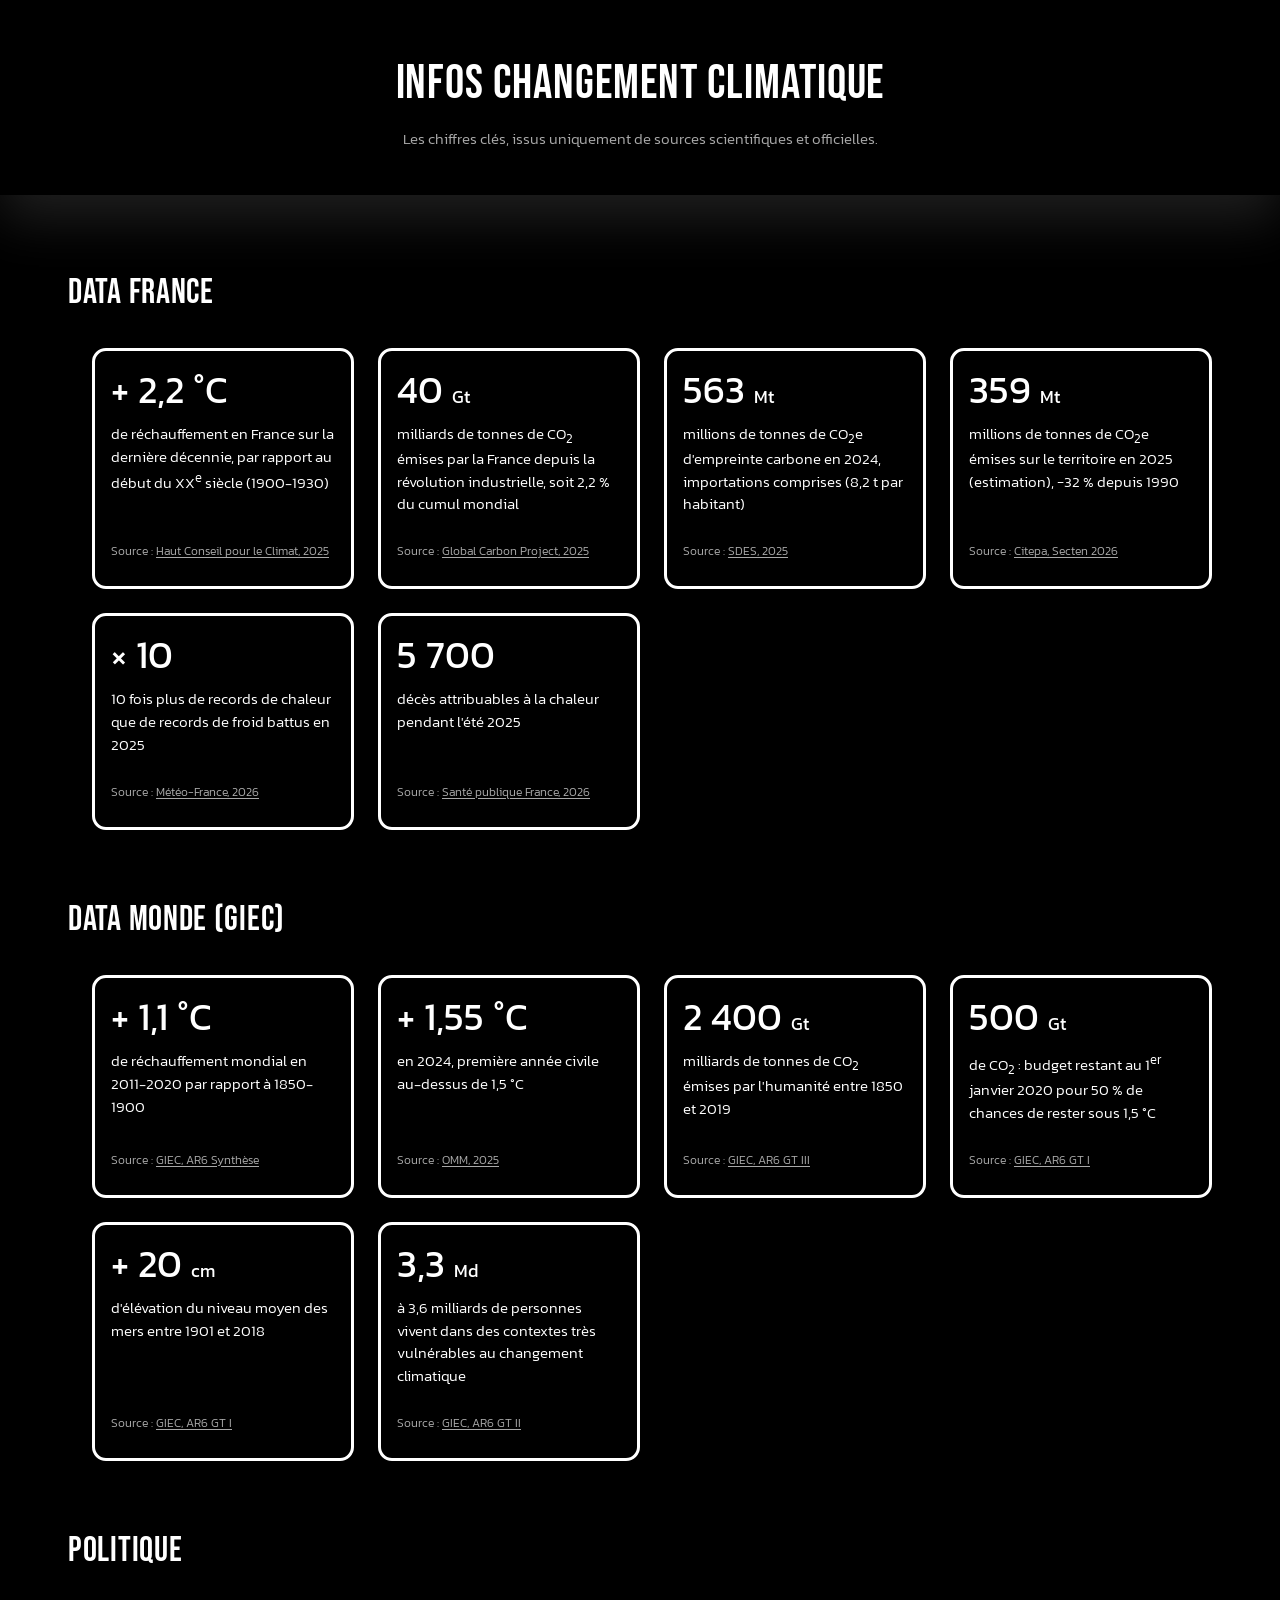
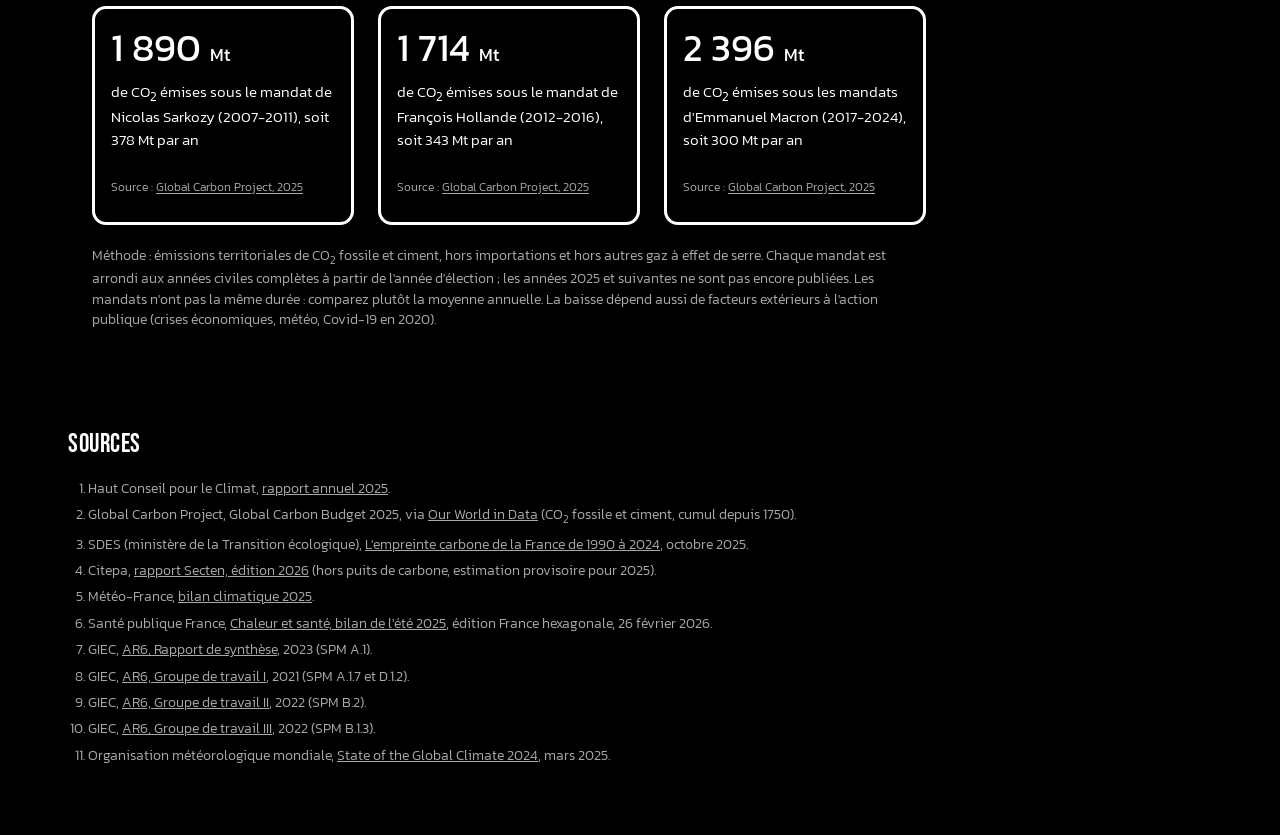
==== index.html @ af3f7b23 "Ajoute le OnePage des chiffres clés du changement climatique Co-Authored-By: Claude Opus 5.5 <norepl" ====
<!doctype html>
<html lang="fr">
<head>
  <meta charset="utf-8">
  <meta name="viewport" content="width=device-width, initial-scale=1">
  <title>Infos changement climatique</title>
  <meta name="description" content="Les chiffres clés du réchauffement climatique en France et dans le monde, issus du GIEC, de Météo-France, du Citepa, du SDES et de Santé publique France.">
  <link rel="preconnect" href="https://fonts.googleapis.com">
  <link rel="preconnect" href="https://fonts.gstatic.com" crossorigin>
  <link href="https://fonts.googleapis.com/css2?family=Bebas+Neue&family=Kanit:wght@300;400&display=swap" rel="stylesheet">
  <style>
    :root {
      --bg: #000;
      --fg: #fff;
      --muted: #a8a8a8;
      --border: #fff;
      --radius: 14px;
    }

    * { box-sizing: border-box; }

    body {
      margin: 0;
      background: var(--bg);
      color: var(--fg);
      font-family: "Kanit", system-ui, sans-serif;
      font-weight: 300;
      line-height: 1.5;
    }

    a { color: inherit; }

    header {
      position: relative;
      padding: 48px 16px 44px;
      text-align: center;
      background: var(--bg);
      box-shadow: 0 24px 50px rgba(255, 255, 255, 0.12);
    }

    h1, h2 {
      font-family: "Bebas Neue", Impact, sans-serif;
      font-weight: 400;
      letter-spacing: 0.02em;
      margin: 0;
    }

    h1 { font-size: clamp(2rem, 5vw, 3rem); }
    h2 { font-size: clamp(1.7rem, 3.5vw, 2.2rem); margin-bottom: 28px; }

    header p {
      margin: 8px auto 0;
      max-width: 640px;
      color: var(--muted);
      font-size: 0.95rem;
    }

    main {
      max-width: 1240px;
      margin: 0 auto;
      padding: 72px 48px 32px;
    }

    section { margin-bottom: 64px; }

    .cards {
      display: grid;
      grid-template-columns: repeat(auto-fill, minmax(min(100%, 210px), 1fr));
      gap: 24px;
      padding-left: 24px;
    }

    .card {
      display: flex;
      flex-direction: column;
      border: 3px solid var(--border);
      border-radius: var(--radius);
      padding: 18px 16px 14px;
    }

    .value {
      font-size: 2.4rem;
      font-weight: 400;
      line-height: 1.1;
      white-space: nowrap;
    }

    .value small { font-size: 1.1rem; }

    .label {
      margin: 12px 0 14px;
      font-size: 0.95rem;
      flex-grow: 1;
    }

    .source {
      font-size: 0.75rem;
      color: var(--muted);
    }

    .source a { text-underline-offset: 2px; }

    .note {
      padding-left: 24px;
      margin-top: 20px;
      font-size: 0.85rem;
      color: var(--muted);
      max-width: 820px;
    }

    footer {
      max-width: 1240px;
      margin: 0 auto;
      padding: 0 48px 56px;
      color: var(--muted);
      font-size: 0.85rem;
    }

    footer h2 { color: var(--fg); font-size: 1.6rem; margin-bottom: 12px; }
    footer ol { padding-left: 20px; }
    footer li { margin-bottom: 6px; }

    @media (max-width: 640px) {
      main { padding: 48px 16px 16px; }
      footer { padding: 0 16px 40px; }
      .cards { padding-left: 0; gap: 16px; }
      .note { padding-left: 0; }
    }
  </style>
</head>
<body>
  <header>
    <h1>Infos changement climatique</h1>
    <p>Les chiffres clés, issus uniquement de sources scientifiques et officielles.</p>
  </header>

  <main>
    <section aria-labelledby="france">
      <h2 id="france">Data France</h2>
      <div class="cards">
        <article class="card">
          <div class="value">+ 2,2 °C</div>
          <p class="label">de réchauffement en France sur la dernière décennie, par rapport au début du XX<sup>e</sup> siècle (1900-1930)</p>
          <p class="source">Source : <a href="#src-hcc">Haut Conseil pour le Climat, 2025</a></p>
        </article>
        <article class="card">
          <div class="value">40 <small>Gt</small></div>
          <p class="label">milliards de tonnes de CO<sub>2</sub> émises par la France depuis la révolution industrielle, soit 2,2 % du cumul mondial</p>
          <p class="source">Source : <a href="#src-gcp">Global Carbon Project, 2025</a></p>
        </article>
        <article class="card">
          <div class="value">563 <small>Mt</small></div>
          <p class="label">millions de tonnes de CO<sub>2</sub>e d'empreinte carbone en 2024, importations comprises (8,2 t par habitant)</p>
          <p class="source">Source : <a href="#src-sdes">SDES, 2025</a></p>
        </article>
        <article class="card">
          <div class="value">359 <small>Mt</small></div>
          <p class="label">millions de tonnes de CO<sub>2</sub>e émises sur le territoire en 2025 (estimation), −32 % depuis 1990</p>
          <p class="source">Source : <a href="#src-citepa">Citepa, Secten 2026</a></p>
        </article>
        <article class="card">
          <div class="value">× 10</div>
          <p class="label">10 fois plus de records de chaleur que de records de froid battus en 2025</p>
          <p class="source">Source : <a href="#src-mf">Météo-France, 2026</a></p>
        </article>
        <article class="card">
          <div class="value">5 700</div>
          <p class="label">décès attribuables à la chaleur pendant l'été 2025</p>
          <p class="source">Source : <a href="#src-spf">Santé publique France, 2026</a></p>
        </article>
      </div>
    </section>

    <section aria-labelledby="monde">
      <h2 id="monde">Data Monde (GIEC)</h2>
      <div class="cards">
        <article class="card">
          <div class="value">+ 1,1 °C</div>
          <p class="label">de réchauffement mondial en 2011-2020 par rapport à 1850-1900</p>
          <p class="source">Source : <a href="#src-giec-syr">GIEC, AR6 Synthèse</a></p>
        </article>
        <article class="card">
          <div class="value">+ 1,55 °C</div>
          <p class="label">en 2024, première année civile au-dessus de 1,5 °C</p>
          <p class="source">Source : <a href="#src-omm">OMM, 2025</a></p>
        </article>
        <article class="card">
          <div class="value">2 400 <small>Gt</small></div>
          <p class="label">milliards de tonnes de CO<sub>2</sub> émises par l'humanité entre 1850 et 2019</p>
          <p class="source">Source : <a href="#src-giec-wg3">GIEC, AR6 GT III</a></p>
        </article>
        <article class="card">
          <div class="value">500 <small>Gt</small></div>
          <p class="label">de CO<sub>2</sub> : budget restant au 1<sup>er</sup> janvier 2020 pour 50 % de chances de rester sous 1,5 °C</p>
          <p class="source">Source : <a href="#src-giec-wg1">GIEC, AR6 GT I</a></p>
        </article>
        <article class="card">
          <div class="value">+ 20 <small>cm</small></div>
          <p class="label">d'élévation du niveau moyen des mers entre 1901 et 2018</p>
          <p class="source">Source : <a href="#src-giec-wg1">GIEC, AR6 GT I</a></p>
        </article>
        <article class="card">
          <div class="value">3,3 <small>Md</small></div>
          <p class="label">à 3,6 milliards de personnes vivent dans des contextes très vulnérables au changement climatique</p>
          <p class="source">Source : <a href="#src-giec-wg2">GIEC, AR6 GT II</a></p>
        </article>
      </div>
    </section>

    <section aria-labelledby="politique">
      <h2 id="politique">Politique</h2>
      <div class="cards">
        <article class="card">
          <div class="value">1 890 <small>Mt</small></div>
          <p class="label">de CO<sub>2</sub> émises sous le mandat de Nicolas Sarkozy (2007-2011), soit 378 Mt par an</p>
          <p class="source">Source : <a href="#src-gcp">Global Carbon Project, 2025</a></p>
        </article>
        <article class="card">
          <div class="value">1 714 <small>Mt</small></div>
          <p class="label">de CO<sub>2</sub> émises sous le mandat de François Hollande (2012-2016), soit 343 Mt par an</p>
          <p class="source">Source : <a href="#src-gcp">Global Carbon Project, 2025</a></p>
        </article>
        <article class="card">
          <div class="value">2 396 <small>Mt</small></div>
          <p class="label">de CO<sub>2</sub> émises sous les mandats d'Emmanuel Macron (2017-2024), soit 300 Mt par an</p>
          <p class="source">Source : <a href="#src-gcp">Global Carbon Project, 2025</a></p>
        </article>
      </div>
      <p class="note">Méthode : émissions territoriales de CO<sub>2</sub> fossile et ciment, hors importations et hors autres gaz à effet de serre. Chaque mandat est arrondi aux années civiles complètes à partir de l'année d'élection ; les années 2025 et suivantes ne sont pas encore publiées. Les mandats n'ont pas la même durée : comparez plutôt la moyenne annuelle. La baisse dépend aussi de facteurs extérieurs à l'action publique (crises économiques, météo, Covid-19 en 2020).</p>
    </section>
  </main>

  <footer>
    <h2>Sources</h2>
    <ol>
      <li id="src-hcc">Haut Conseil pour le Climat, <a href="https://www.hautconseilclimat.fr/publications/">rapport annuel 2025</a>.</li>
      <li id="src-gcp">Global Carbon Project, Global Carbon Budget 2025, via <a href="https://github.com/owid/co2-data">Our World in Data</a> (CO<sub>2</sub> fossile et ciment, cumul depuis 1750).</li>
      <li id="src-sdes">SDES (ministère de la Transition écologique), <a href="https://www.statistiques.developpement-durable.gouv.fr/lempreinte-carbone-de-la-france-de-1990-2024">L'empreinte carbone de la France de 1990 à 2024</a>, octobre 2025.</li>
      <li id="src-citepa">Citepa, <a href="https://www.citepa.org/le-rapport-secten-edition-2026-est-en-ligne/">rapport Secten, édition 2026</a> (hors puits de carbone, estimation provisoire pour 2025).</li>
      <li id="src-mf">Météo-France, <a href="https://meteofrance.fr/sites/meteofrance.fr/files/files/editorial/bilan_climatique_2025-V3.4-web.pdf">bilan climatique 2025</a>.</li>
      <li id="src-spf">Santé publique France, <a href="https://www.santepubliquefrance.fr/sites/default/files/rdd/document/bullnat_chaleur_bilan_2025.pdf">Chaleur et santé, bilan de l'été 2025</a>, édition France hexagonale, 26 février 2026.</li>
      <li id="src-giec-syr">GIEC, <a href="https://www.ipcc.ch/report/ar6/syr/">AR6, Rapport de synthèse</a>, 2023 (SPM A.1).</li>
      <li id="src-giec-wg1">GIEC, <a href="https://www.ipcc.ch/report/ar6/wg1/">AR6, Groupe de travail I</a>, 2021 (SPM A.1.7 et D.1.2).</li>
      <li id="src-giec-wg2">GIEC, <a href="https://www.ipcc.ch/report/ar6/wg2/">AR6, Groupe de travail II</a>, 2022 (SPM B.2).</li>
      <li id="src-giec-wg3">GIEC, <a href="https://www.ipcc.ch/report/ar6/wg3/">AR6, Groupe de travail III</a>, 2022 (SPM B.1.3).</li>
      <li id="src-omm">Organisation météorologique mondiale, <a href="https://wmo.int/publication-series/state-of-global-climate-2024">State of the Global Climate 2024</a>, mars 2025.</li>
    </ol>
  </footer>
</body>
</html>
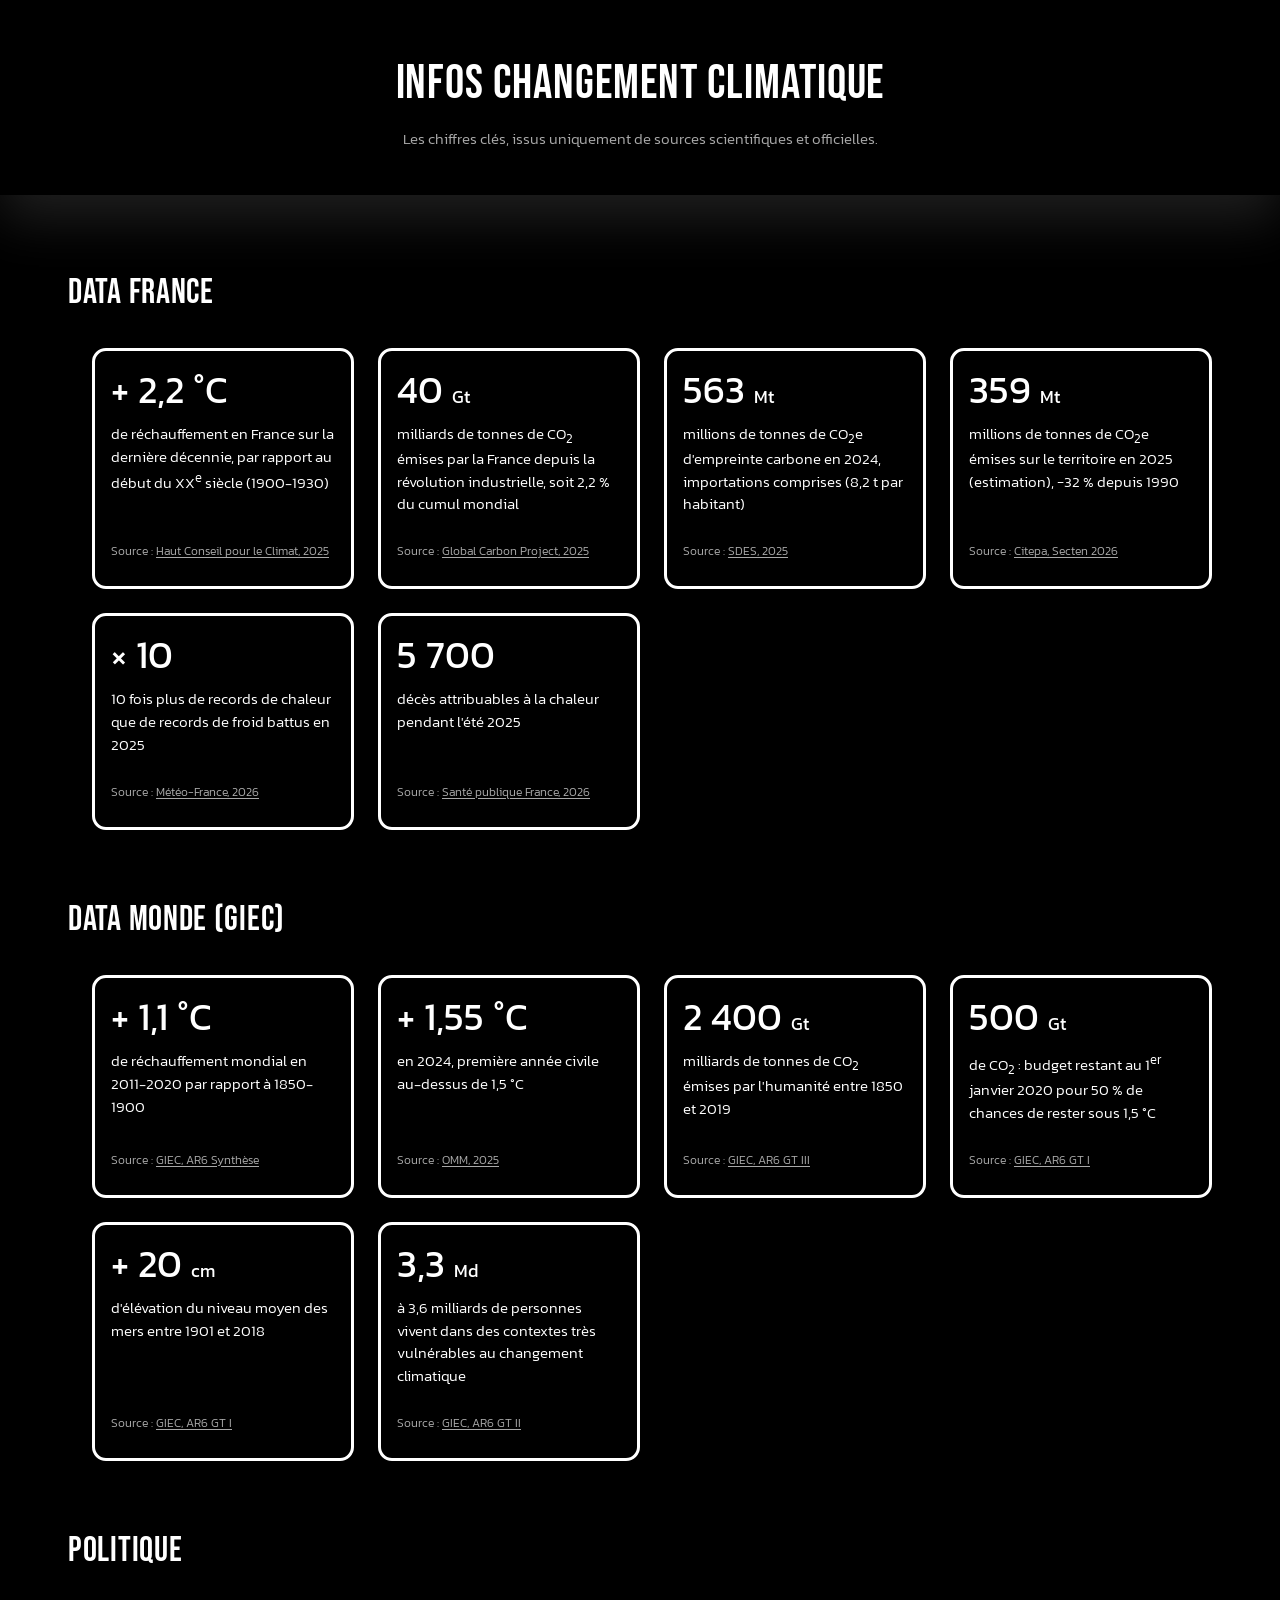
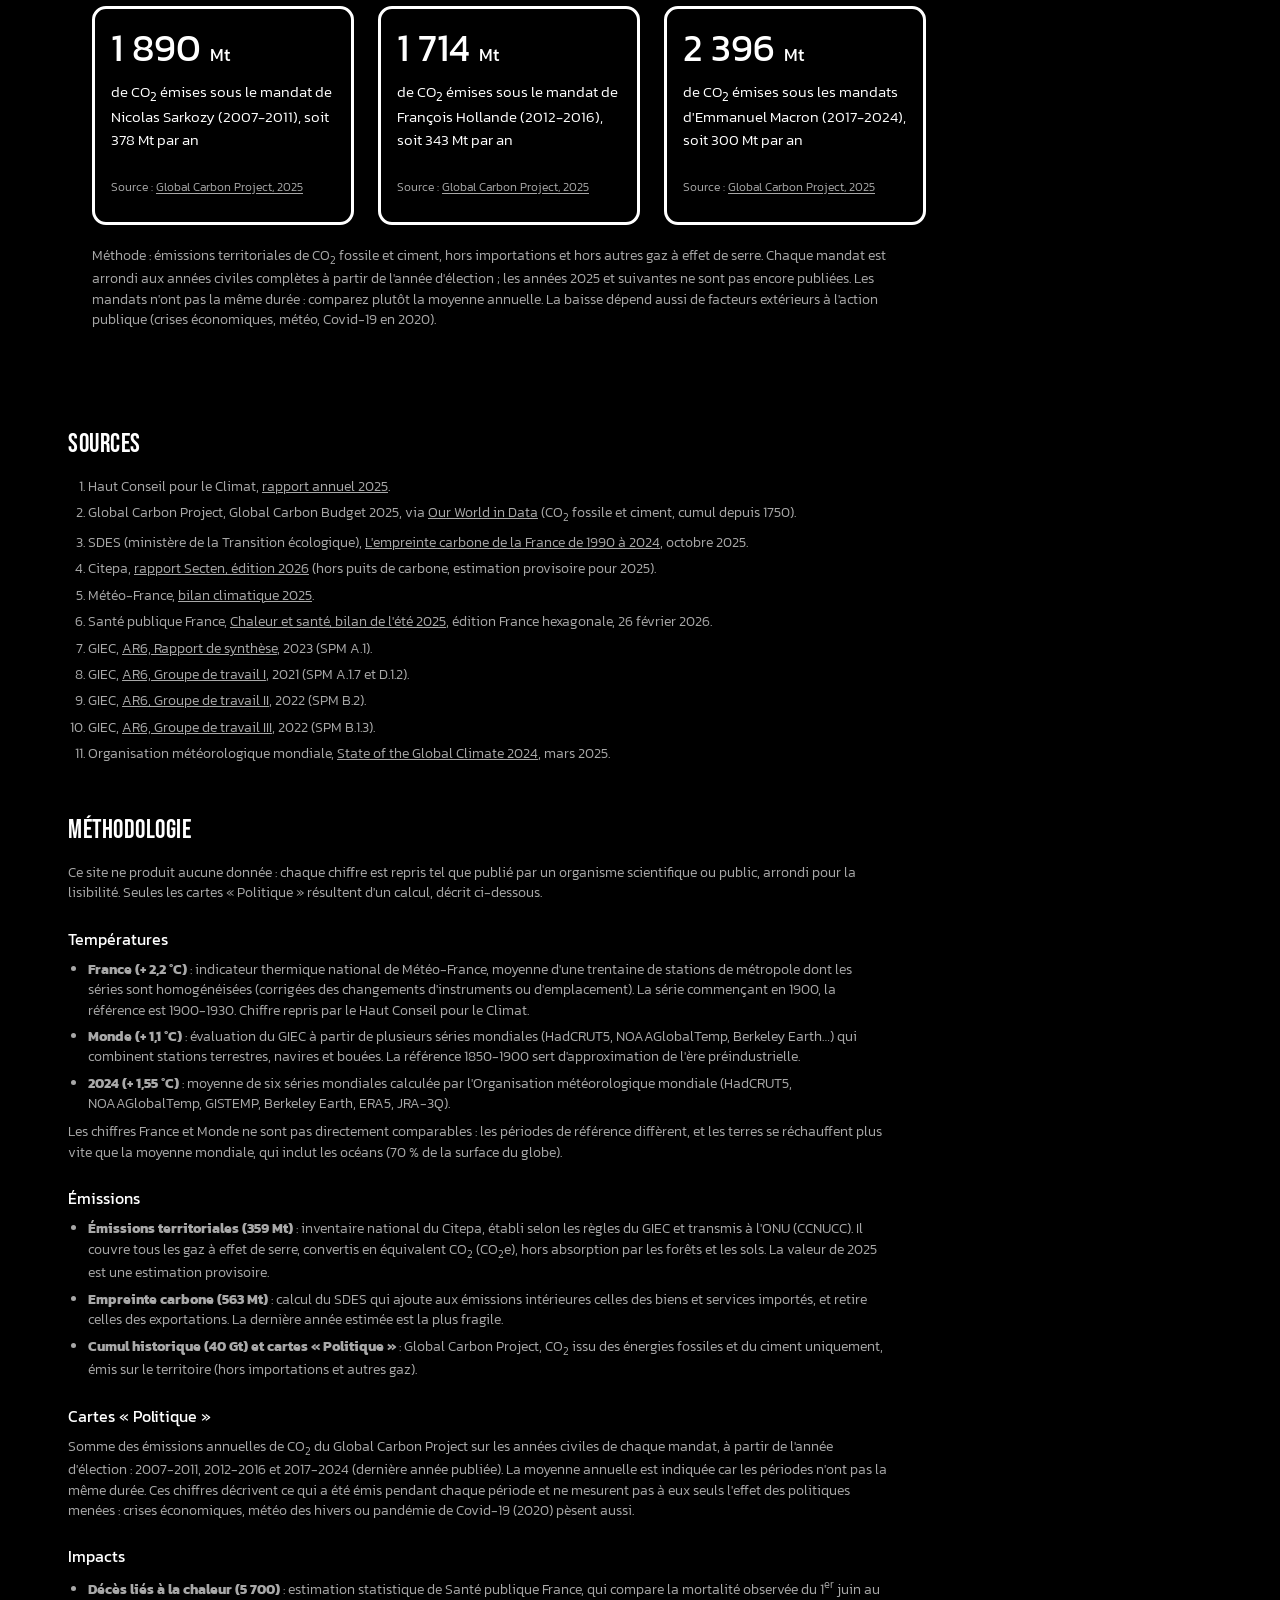
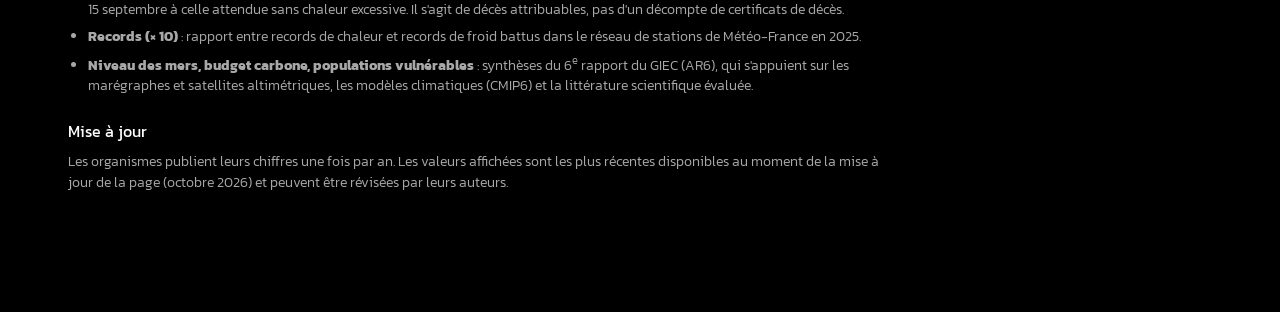
==== commit 1734a26f: "Ajoute une section Méthodologie en bas de page Co-Authored-By: Claude Opus 5.5 <noreply@anthropic.co" ====
--- a/index.html
+++ b/index.html
@@ -119,6 +119,17 @@
     footer h2 { color: var(--fg); font-size: 1.6rem; margin-bottom: 12px; }
     footer ol { padding-left: 20px; }
     footer li { margin-bottom: 6px; }
+    footer h2 + ol, footer h2 + p { margin-top: 0; }
+    .methodo { margin-top: 48px; }
+    .methodo h3 {
+      font-family: "Kanit", system-ui, sans-serif;
+      font-weight: 400;
+      font-size: 1rem;
+      color: var(--fg);
+      margin: 24px 0 8px;
+    }
+    .methodo p, .methodo ul { margin: 0 0 8px; max-width: 820px; }
+    .methodo ul { padding-left: 20px; }
 
     @media (max-width: 640px) {
       main { padding: 48px 16px 16px; }
@@ -245,6 +256,39 @@
       <li id="src-giec-wg3">GIEC, <a href="https://www.ipcc.ch/report/ar6/wg3/">AR6, Groupe de travail III</a>, 2022 (SPM B.1.3).</li>
       <li id="src-omm">Organisation météorologique mondiale, <a href="https://wmo.int/publication-series/state-of-global-climate-2024">State of the Global Climate 2024</a>, mars 2025.</li>
     </ol>
+
+    <section class="methodo" aria-labelledby="methodologie">
+      <h2 id="methodologie">Méthodologie</h2>
+      <p>Ce site ne produit aucune donnée : chaque chiffre est repris tel que publié par un organisme scientifique ou public, arrondi pour la lisibilité. Seules les cartes « Politique » résultent d'un calcul, décrit ci-dessous.</p>
+
+      <h3>Températures</h3>
+      <ul>
+        <li><strong>France (+ 2,2 °C)</strong> : indicateur thermique national de Météo-France, moyenne d'une trentaine de stations de métropole dont les séries sont homogénéisées (corrigées des changements d'instruments ou d'emplacement). La série commençant en 1900, la référence est 1900-1930. Chiffre repris par le Haut Conseil pour le Climat.</li>
+        <li><strong>Monde (+ 1,1 °C)</strong> : évaluation du GIEC à partir de plusieurs séries mondiales (HadCRUT5, NOAAGlobalTemp, Berkeley Earth…) qui combinent stations terrestres, navires et bouées. La référence 1850-1900 sert d'approximation de l'ère préindustrielle.</li>
+        <li><strong>2024 (+ 1,55 °C)</strong> : moyenne de six séries mondiales calculée par l'Organisation météorologique mondiale (HadCRUT5, NOAAGlobalTemp, GISTEMP, Berkeley Earth, ERA5, JRA-3Q).</li>
+      </ul>
+      <p>Les chiffres France et Monde ne sont pas directement comparables : les périodes de référence diffèrent, et les terres se réchauffent plus vite que la moyenne mondiale, qui inclut les océans (70 % de la surface du globe).</p>
+
+      <h3>Émissions</h3>
+      <ul>
+        <li><strong>Émissions territoriales (359 Mt)</strong> : inventaire national du Citepa, établi selon les règles du GIEC et transmis à l'ONU (CCNUCC). Il couvre tous les gaz à effet de serre, convertis en équivalent CO<sub>2</sub> (CO<sub>2</sub>e), hors absorption par les forêts et les sols. La valeur de 2025 est une estimation provisoire.</li>
+        <li><strong>Empreinte carbone (563 Mt)</strong> : calcul du SDES qui ajoute aux émissions intérieures celles des biens et services importés, et retire celles des exportations. La dernière année estimée est la plus fragile.</li>
+        <li><strong>Cumul historique (40 Gt) et cartes « Politique »</strong> : Global Carbon Project, CO<sub>2</sub> issu des énergies fossiles et du ciment uniquement, émis sur le territoire (hors importations et autres gaz).</li>
+      </ul>
+
+      <h3>Cartes « Politique »</h3>
+      <p>Somme des émissions annuelles de CO<sub>2</sub> du Global Carbon Project sur les années civiles de chaque mandat, à partir de l'année d'élection : 2007-2011, 2012-2016 et 2017-2024 (dernière année publiée). La moyenne annuelle est indiquée car les périodes n'ont pas la même durée. Ces chiffres décrivent ce qui a été émis pendant chaque période et ne mesurent pas à eux seuls l'effet des politiques menées : crises économiques, météo des hivers ou pandémie de Covid-19 (2020) pèsent aussi.</p>
+
+      <h3>Impacts</h3>
+      <ul>
+        <li><strong>Décès liés à la chaleur (5 700)</strong> : estimation statistique de Santé publique France, qui compare la mortalité observée du 1<sup>er</sup> juin au 15 septembre à celle attendue sans chaleur excessive. Il s'agit de décès attribuables, pas d'un décompte de certificats de décès.</li>
+        <li><strong>Records (× 10)</strong> : rapport entre records de chaleur et records de froid battus dans le réseau de stations de Météo-France en 2025.</li>
+        <li><strong>Niveau des mers, budget carbone, populations vulnérables</strong> : synthèses du 6<sup>e</sup> rapport du GIEC (AR6), qui s'appuient sur les marégraphes et satellites altimétriques, les modèles climatiques (CMIP6) et la littérature scientifique évaluée.</li>
+      </ul>
+
+      <h3>Mise à jour</h3>
+      <p>Les organismes publient leurs chiffres une fois par an. Les valeurs affichées sont les plus récentes disponibles au moment de la mise à jour de la page (octobre 2026) et peuvent être révisées par leurs auteurs.</p>
+    </section>
   </footer>
 </body>
 </html>
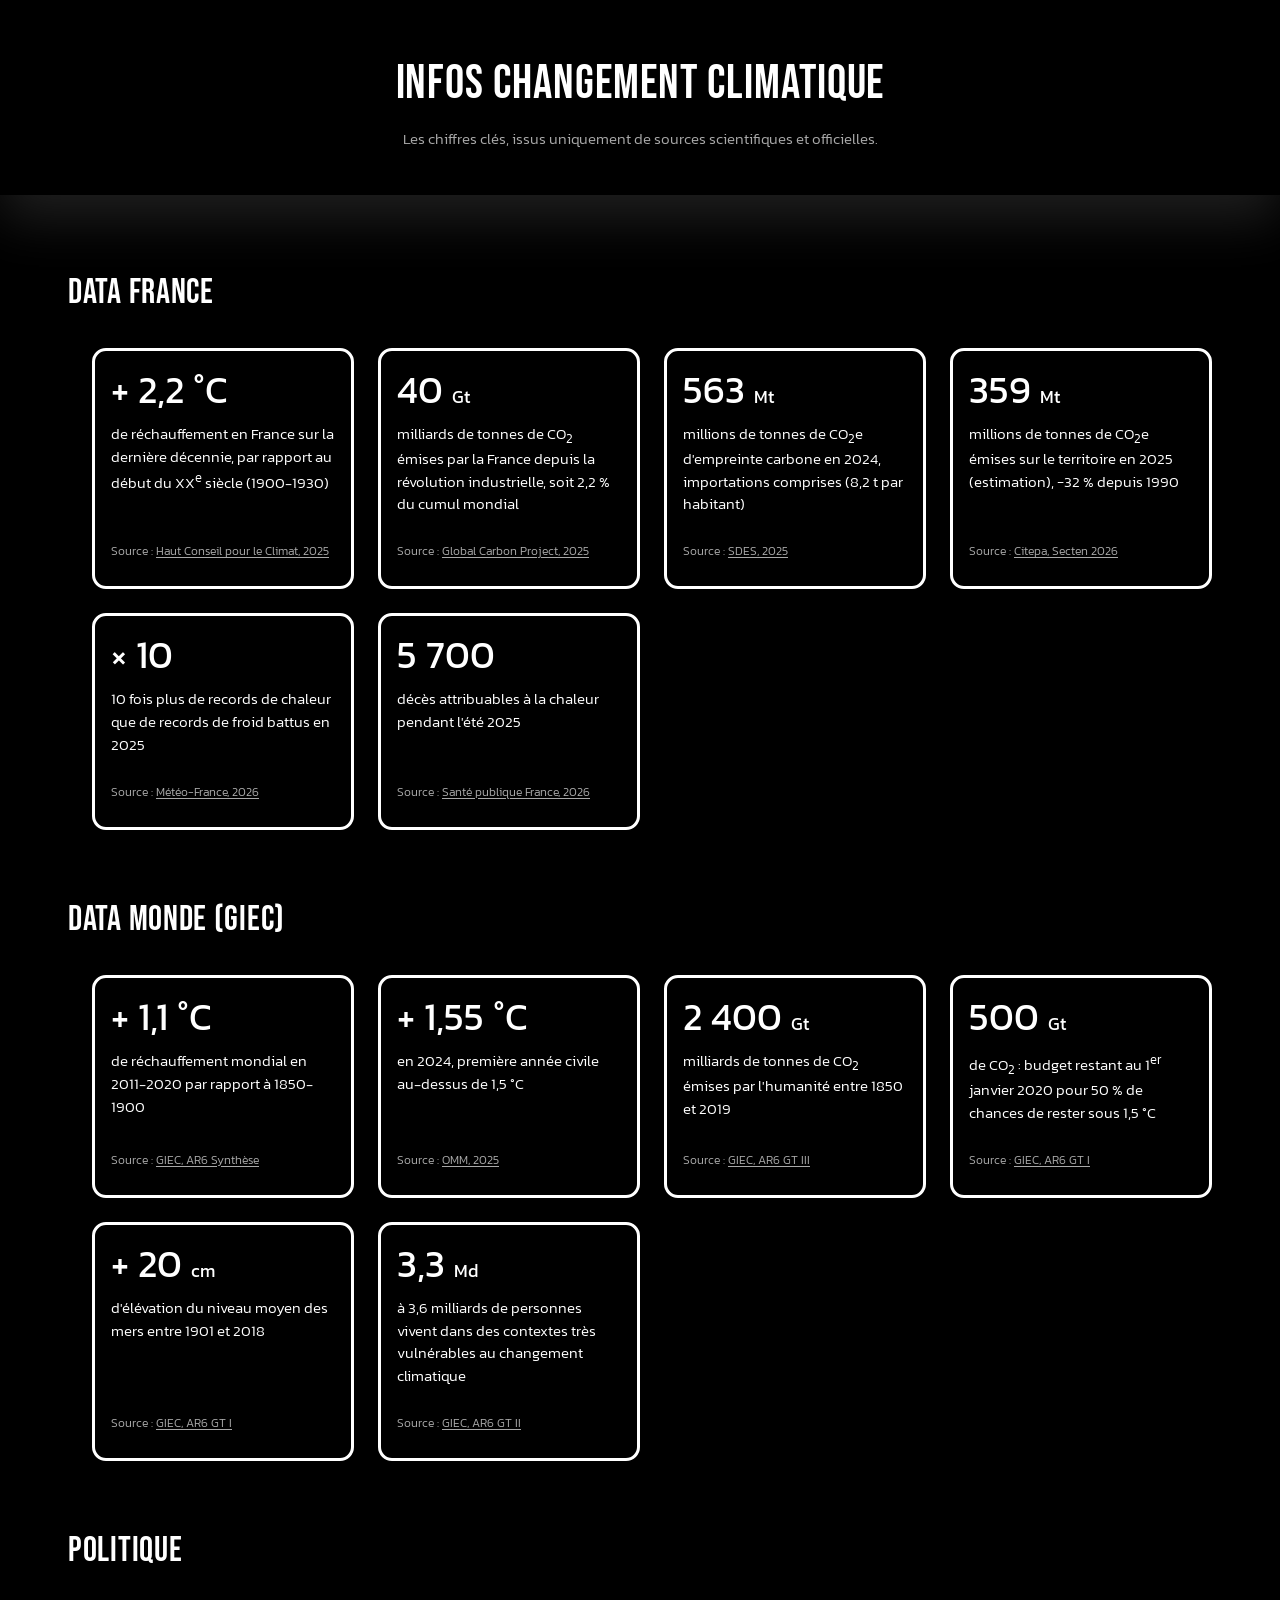
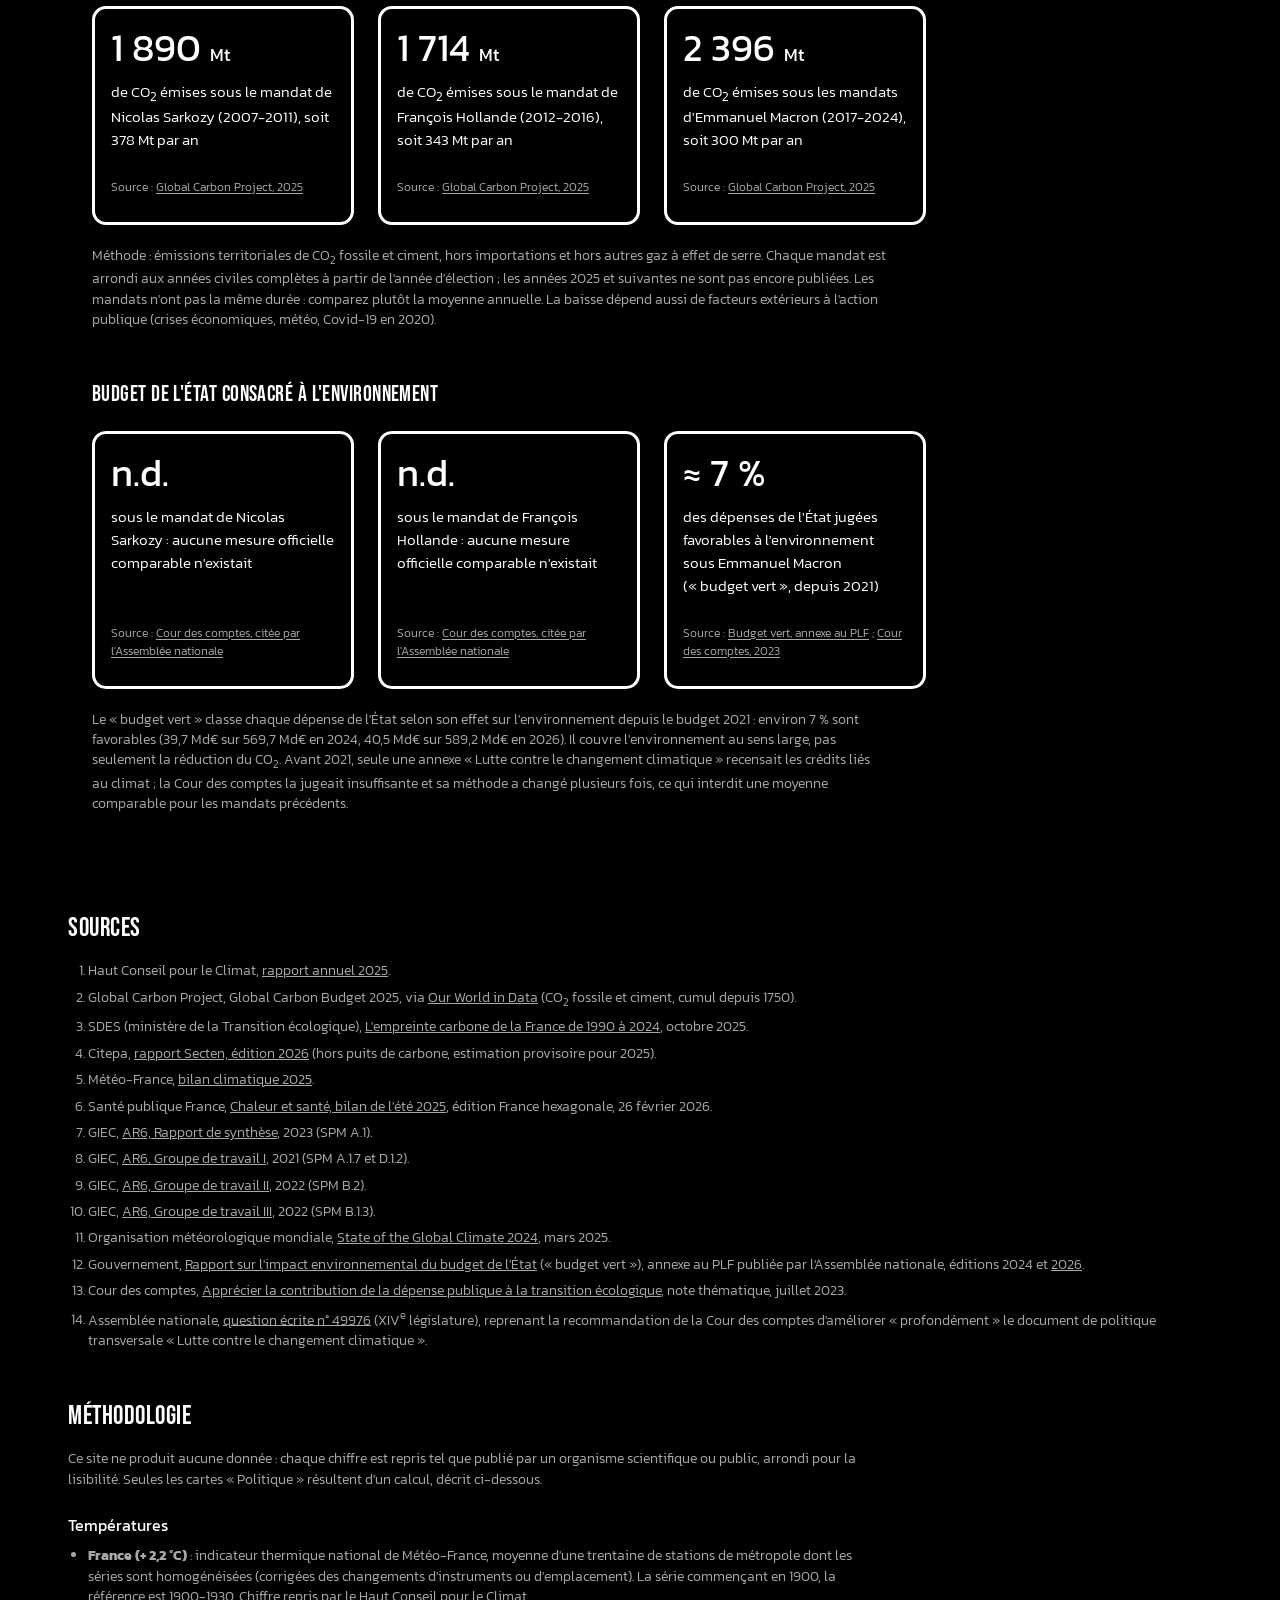
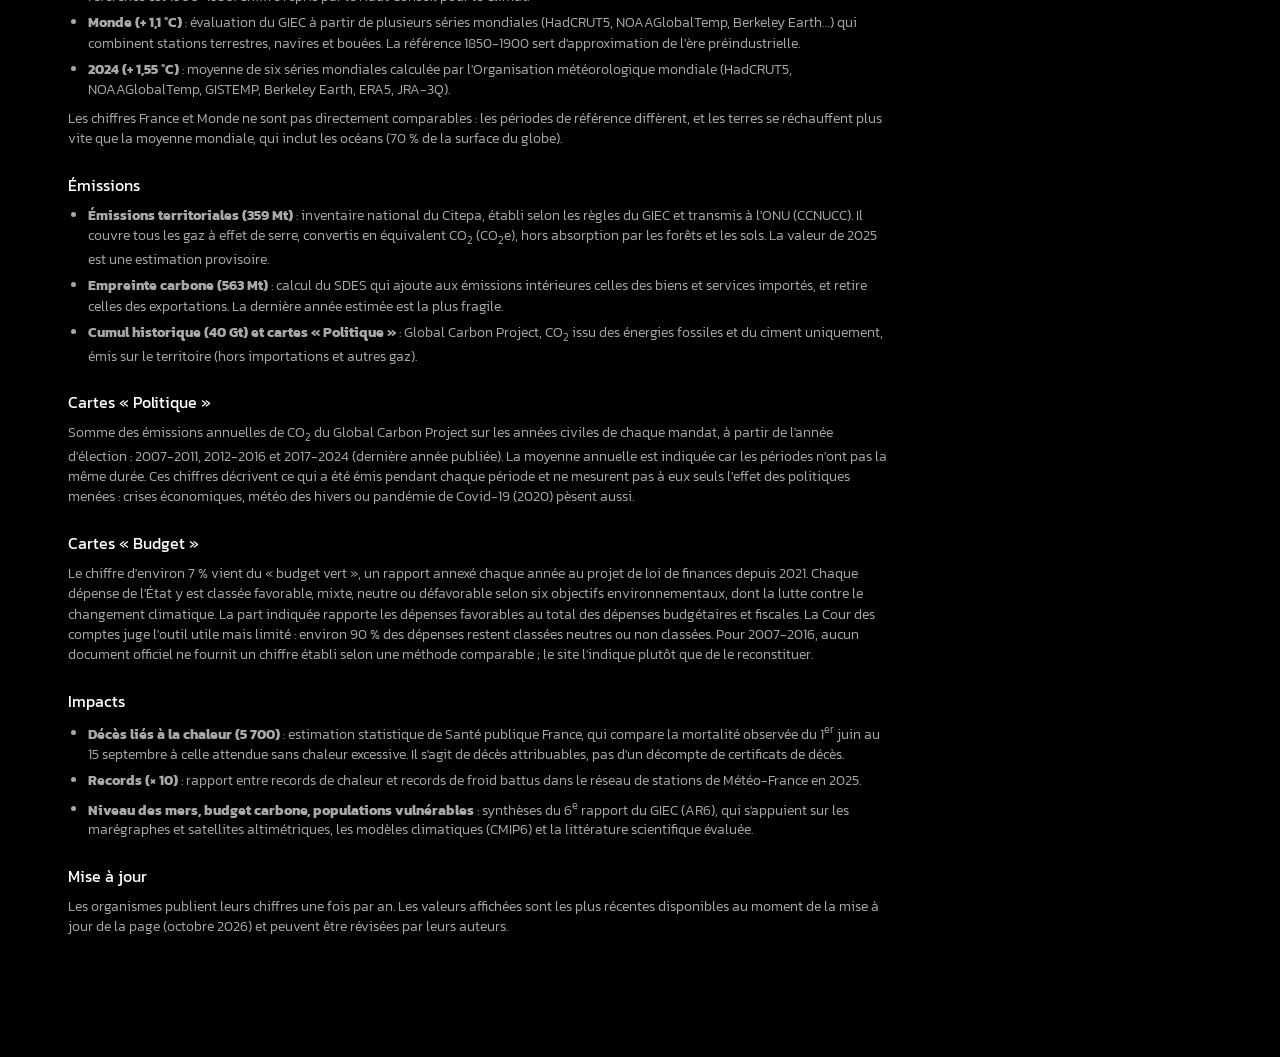
==== commit ab376668: "Ajoute les cartes Budget dans la section Politique Co-Authored-By: Claude Opus 5.5 <noreply@anthropi" ====
--- a/index.html
+++ b/index.html
@@ -100,6 +100,14 @@
 
     .source a { text-underline-offset: 2px; }
 
+    .subhead {
+      font-family: "Bebas Neue", Impact, sans-serif;
+      font-weight: 400;
+      font-size: 1.4rem;
+      letter-spacing: 0.02em;
+      margin: 48px 0 20px 24px;
+    }
+
     .note {
       padding-left: 24px;
       margin-top: 20px;
@@ -136,6 +144,7 @@
       footer { padding: 0 16px 40px; }
       .cards { padding-left: 0; gap: 16px; }
       .note { padding-left: 0; }
+      .subhead { margin-left: 0; }
     }
   </style>
 </head>
@@ -238,7 +247,26 @@
         </article>
       </div>
       <p class="note">Méthode : émissions territoriales de CO<sub>2</sub> fossile et ciment, hors importations et hors autres gaz à effet de serre. Chaque mandat est arrondi aux années civiles complètes à partir de l'année d'élection ; les années 2025 et suivantes ne sont pas encore publiées. Les mandats n'ont pas la même durée : comparez plutôt la moyenne annuelle. La baisse dépend aussi de facteurs extérieurs à l'action publique (crises économiques, météo, Covid-19 en 2020).</p>
-    </section>
+
+      <h3 class="subhead">Budget de l'État consacré à l'environnement</h3>
+      <div class="cards">
+        <article class="card">
+          <div class="value">n.d.</div>
+          <p class="label">sous le mandat de Nicolas Sarkozy : aucune mesure officielle comparable n'existait</p>
+          <p class="source">Source : <a href="#src-ccomptes-dpt">Cour des comptes, citée par l'Assemblée nationale</a></p>
+        </article>
+        <article class="card">
+          <div class="value">n.d.</div>
+          <p class="label">sous le mandat de François Hollande : aucune mesure officielle comparable n'existait</p>
+          <p class="source">Source : <a href="#src-ccomptes-dpt">Cour des comptes, citée par l'Assemblée nationale</a></p>
+        </article>
+        <article class="card">
+          <div class="value">≈ 7 %</div>
+          <p class="label">des dépenses de l'État jugées favorables à l'environnement sous Emmanuel Macron («&nbsp;budget vert&nbsp;», depuis 2021)</p>
+          <p class="source">Source : <a href="#src-budget-vert">Budget vert, annexe au PLF</a> ; <a href="#src-ccomptes-bv">Cour des comptes, 2023</a></p>
+        </article>
+      </div>
+      <p class="note">Le « budget vert » classe chaque dépense de l'État selon son effet sur l'environnement depuis le budget 2021 : environ 7 % sont favorables (39,7 Md€ sur 569,7 Md€ en 2024, 40,5 Md€ sur 589,2 Md€ en 2026). Il couvre l'environnement au sens large, pas seulement la réduction du CO<sub>2</sub>. Avant 2021, seule une annexe « Lutte contre le changement climatique » recensait les crédits liés au climat ; la Cour des comptes la jugeait insuffisante et sa méthode a changé plusieurs fois, ce qui interdit une moyenne comparable pour les mandats précédents.</p>    </section>
   </main>
 
   <footer>
@@ -255,6 +283,9 @@
       <li id="src-giec-wg2">GIEC, <a href="https://www.ipcc.ch/report/ar6/wg2/">AR6, Groupe de travail II</a>, 2022 (SPM B.2).</li>
       <li id="src-giec-wg3">GIEC, <a href="https://www.ipcc.ch/report/ar6/wg3/">AR6, Groupe de travail III</a>, 2022 (SPM B.1.3).</li>
       <li id="src-omm">Organisation météorologique mondiale, <a href="https://wmo.int/publication-series/state-of-global-climate-2024">State of the Global Climate 2024</a>, mars 2025.</li>
+      <li id="src-budget-vert">Gouvernement, <a href="https://www.assemblee-nationale.fr/dyn/media/travail-parlementaire/xvi/budget-et-securite-sociale/plf-2024-documents-budgetaires-annexes/rapport-sur-l-impact-environnemental-du-budget-de-l-etat">Rapport sur l'impact environnemental du budget de l'État</a> (« budget vert »), annexe au PLF publiée par l'Assemblée nationale, éditions 2024 et <a href="https://www.assemblee-nationale.fr/dyn/dyn/contenu/visualisation/1089981/file/4-BV_PLF%202026%20VF2-1.pdf">2026</a>.</li>
+      <li id="src-ccomptes-bv">Cour des comptes, <a href="https://www.ccomptes.fr/system/files/2023-07/20230707-note-thematique-Apprecier-contribution-depense-publique-a-transition-ecologique.pdf">Apprécier la contribution de la dépense publique à la transition écologique</a>, note thématique, juillet 2023.</li>
+      <li id="src-ccomptes-dpt">Assemblée nationale, <a href="https://questions.assemblee-nationale.fr/q14/14-49976QE.htm">question écrite n° 49976</a> (XIV<sup>e</sup> législature), reprenant la recommandation de la Cour des comptes d'améliorer « profondément » le document de politique transversale « Lutte contre le changement climatique ».</li>
     </ol>
 
     <section class="methodo" aria-labelledby="methodologie">
@@ -279,6 +310,9 @@
       <h3>Cartes « Politique »</h3>
       <p>Somme des émissions annuelles de CO<sub>2</sub> du Global Carbon Project sur les années civiles de chaque mandat, à partir de l'année d'élection : 2007-2011, 2012-2016 et 2017-2024 (dernière année publiée). La moyenne annuelle est indiquée car les périodes n'ont pas la même durée. Ces chiffres décrivent ce qui a été émis pendant chaque période et ne mesurent pas à eux seuls l'effet des politiques menées : crises économiques, météo des hivers ou pandémie de Covid-19 (2020) pèsent aussi.</p>
 
+      <h3>Cartes « Budget »</h3>
+      <p>Le chiffre d'environ 7 % vient du « budget vert », un rapport annexé chaque année au projet de loi de finances depuis 2021. Chaque dépense de l'État y est classée favorable, mixte, neutre ou défavorable selon six objectifs environnementaux, dont la lutte contre le changement climatique. La part indiquée rapporte les dépenses favorables au total des dépenses budgétaires et fiscales. La Cour des comptes juge l'outil utile mais limité : environ 90 % des dépenses restent classées neutres ou non classées. Pour 2007-2016, aucun document officiel ne fournit un chiffre établi selon une méthode comparable ; le site l'indique plutôt que de le reconstituer.</p>
+
       <h3>Impacts</h3>
       <ul>
         <li><strong>Décès liés à la chaleur (5 700)</strong> : estimation statistique de Santé publique France, qui compare la mortalité observée du 1<sup>er</sup> juin au 15 septembre à celle attendue sans chaleur excessive. Il s'agit de décès attribuables, pas d'un décompte de certificats de décès.</li>
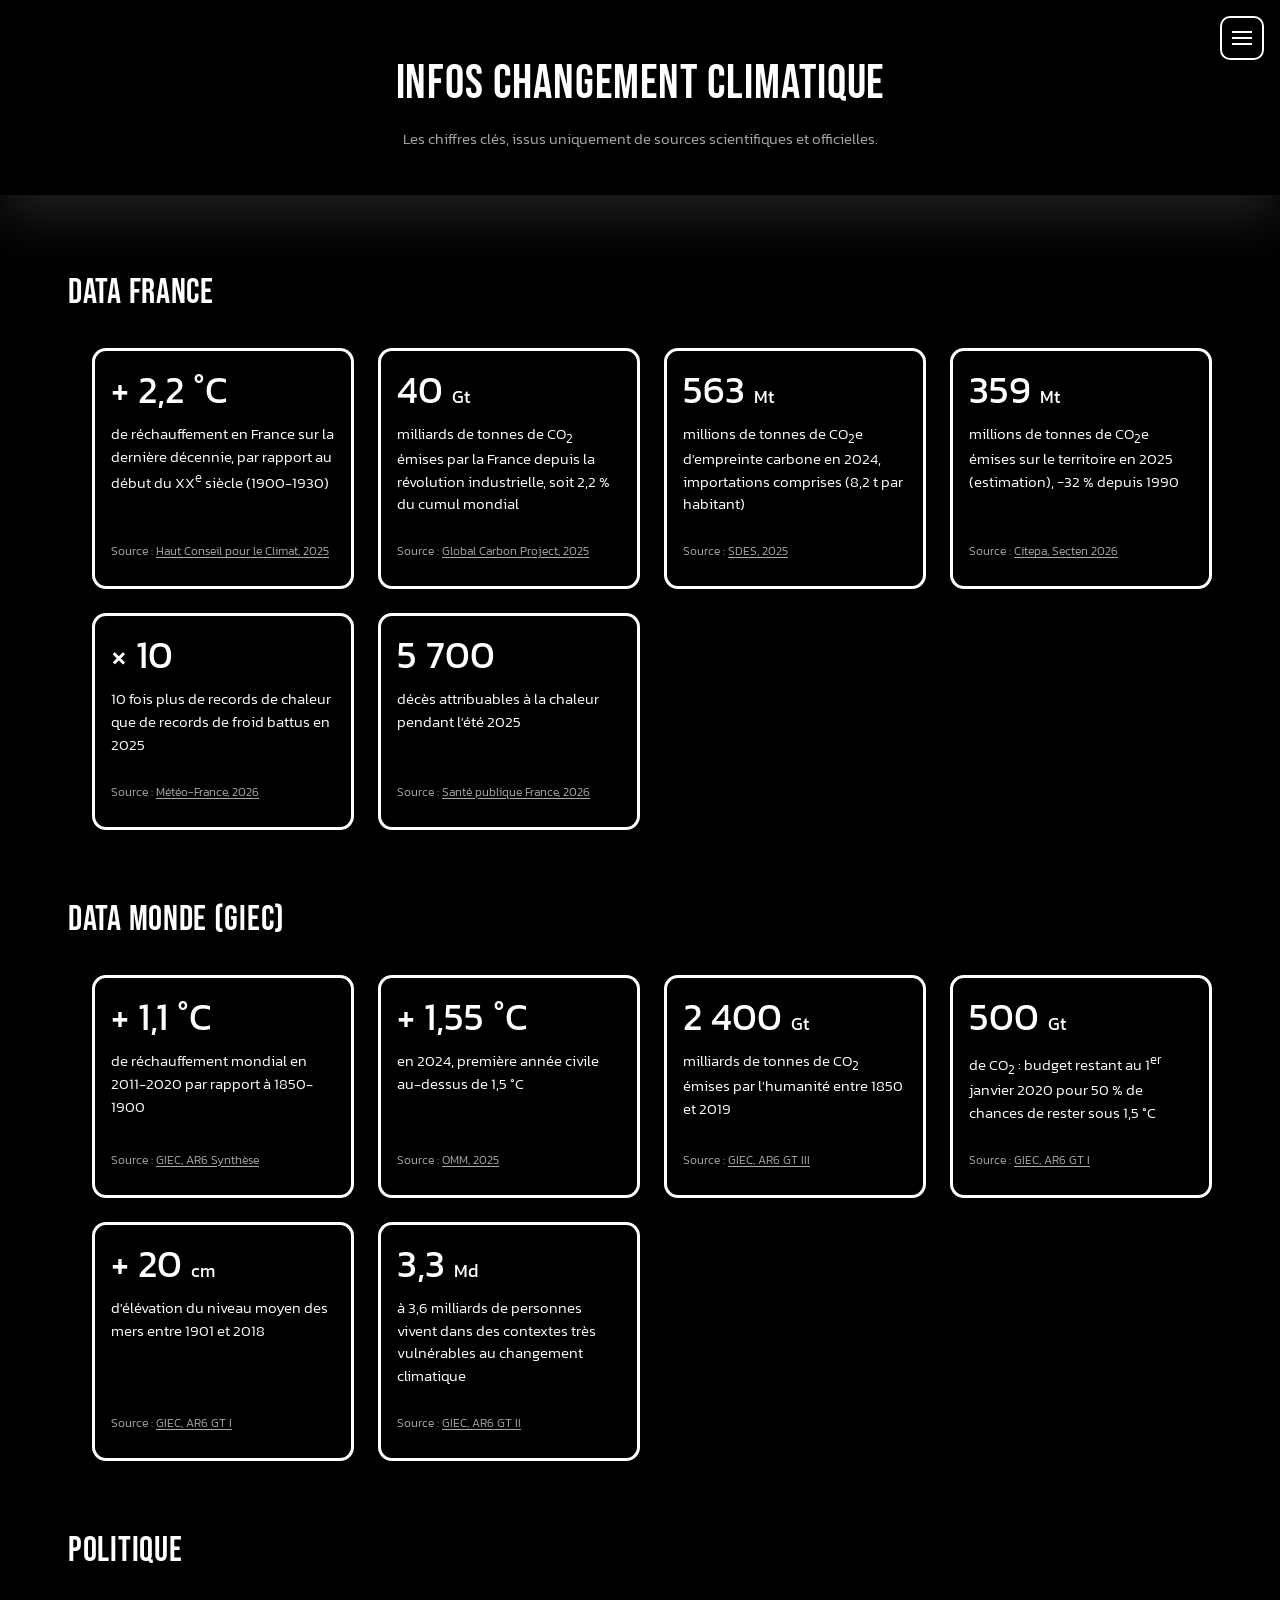
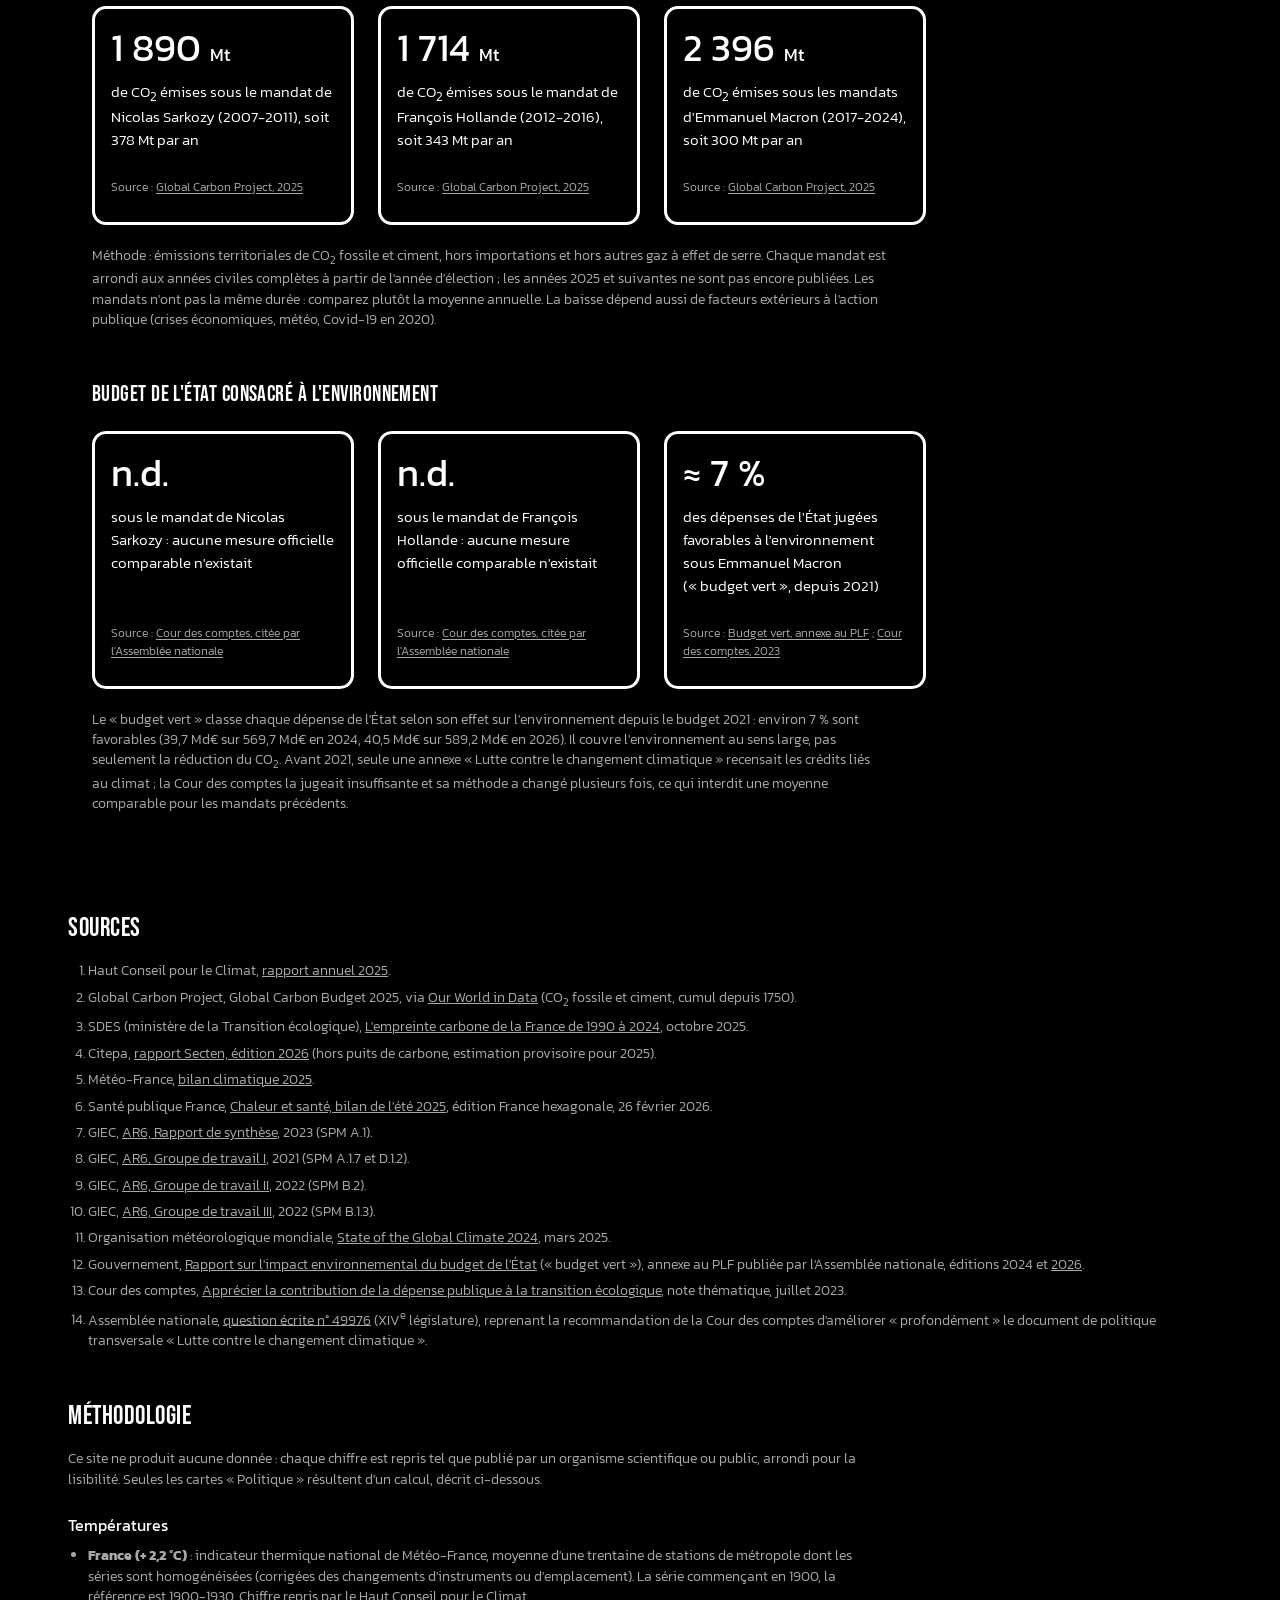
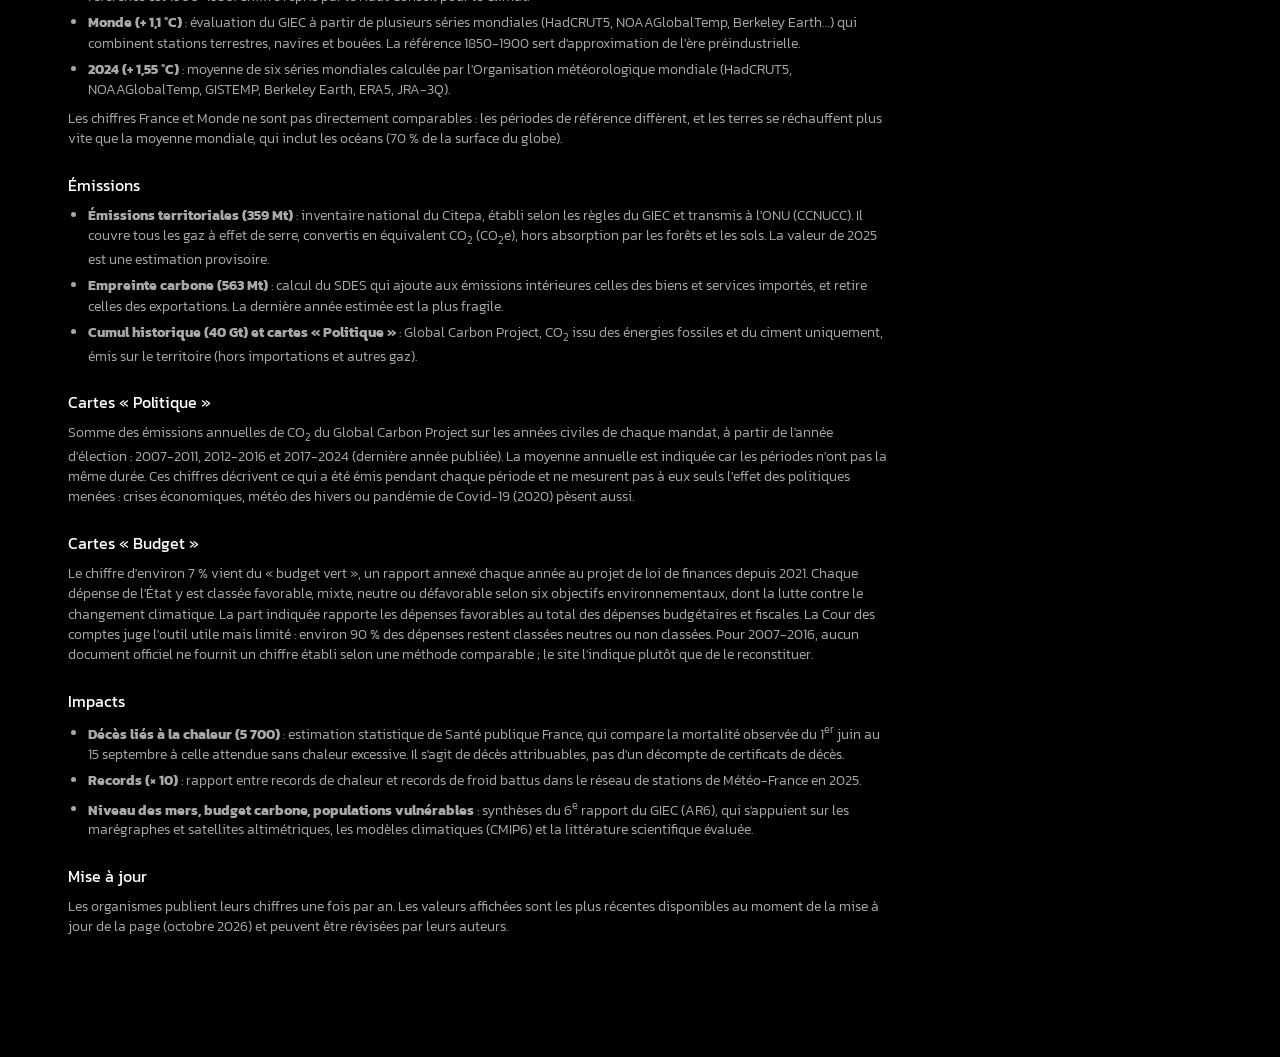
==== commit 474032a9: "Ajoute la page Économie et un menu burger de navigation Co-Authored-By: Claude Opus 5.5 <noreply@ant" ====
--- a/index.html
+++ b/index.html
@@ -8,148 +8,19 @@
   <link rel="preconnect" href="https://fonts.googleapis.com">
   <link rel="preconnect" href="https://fonts.gstatic.com" crossorigin>
   <link href="https://fonts.googleapis.com/css2?family=Bebas+Neue&family=Kanit:wght@300;400&display=swap" rel="stylesheet">
-  <style>
-    :root {
-      --bg: #000;
-      --fg: #fff;
-      --muted: #a8a8a8;
-      --border: #fff;
-      --radius: 14px;
-    }
-
-    * { box-sizing: border-box; }
-
-    body {
-      margin: 0;
-      background: var(--bg);
-      color: var(--fg);
-      font-family: "Kanit", system-ui, sans-serif;
-      font-weight: 300;
-      line-height: 1.5;
-    }
-
-    a { color: inherit; }
-
-    header {
-      position: relative;
-      padding: 48px 16px 44px;
-      text-align: center;
-      background: var(--bg);
-      box-shadow: 0 24px 50px rgba(255, 255, 255, 0.12);
-    }
-
-    h1, h2 {
-      font-family: "Bebas Neue", Impact, sans-serif;
-      font-weight: 400;
-      letter-spacing: 0.02em;
-      margin: 0;
-    }
-
-    h1 { font-size: clamp(2rem, 5vw, 3rem); }
-    h2 { font-size: clamp(1.7rem, 3.5vw, 2.2rem); margin-bottom: 28px; }
-
-    header p {
-      margin: 8px auto 0;
-      max-width: 640px;
-      color: var(--muted);
-      font-size: 0.95rem;
-    }
-
-    main {
-      max-width: 1240px;
-      margin: 0 auto;
-      padding: 72px 48px 32px;
-    }
-
-    section { margin-bottom: 64px; }
-
-    .cards {
-      display: grid;
-      grid-template-columns: repeat(auto-fill, minmax(min(100%, 210px), 1fr));
-      gap: 24px;
-      padding-left: 24px;
-    }
-
-    .card {
-      display: flex;
-      flex-direction: column;
-      border: 3px solid var(--border);
-      border-radius: var(--radius);
-      padding: 18px 16px 14px;
-    }
-
-    .value {
-      font-size: 2.4rem;
-      font-weight: 400;
-      line-height: 1.1;
-      white-space: nowrap;
-    }
-
-    .value small { font-size: 1.1rem; }
-
-    .label {
-      margin: 12px 0 14px;
-      font-size: 0.95rem;
-      flex-grow: 1;
-    }
-
-    .source {
-      font-size: 0.75rem;
-      color: var(--muted);
-    }
-
-    .source a { text-underline-offset: 2px; }
-
-    .subhead {
-      font-family: "Bebas Neue", Impact, sans-serif;
-      font-weight: 400;
-      font-size: 1.4rem;
-      letter-spacing: 0.02em;
-      margin: 48px 0 20px 24px;
-    }
-
-    .note {
-      padding-left: 24px;
-      margin-top: 20px;
-      font-size: 0.85rem;
-      color: var(--muted);
-      max-width: 820px;
-    }
-
-    footer {
-      max-width: 1240px;
-      margin: 0 auto;
-      padding: 0 48px 56px;
-      color: var(--muted);
-      font-size: 0.85rem;
-    }
-
-    footer h2 { color: var(--fg); font-size: 1.6rem; margin-bottom: 12px; }
-    footer ol { padding-left: 20px; }
-    footer li { margin-bottom: 6px; }
-    footer h2 + ol, footer h2 + p { margin-top: 0; }
-    .methodo { margin-top: 48px; }
-    .methodo h3 {
-      font-family: "Kanit", system-ui, sans-serif;
-      font-weight: 400;
-      font-size: 1rem;
-      color: var(--fg);
-      margin: 24px 0 8px;
-    }
-    .methodo p, .methodo ul { margin: 0 0 8px; max-width: 820px; }
-    .methodo ul { padding-left: 20px; }
-
-    @media (max-width: 640px) {
-      main { padding: 48px 16px 16px; }
-      footer { padding: 0 16px 40px; }
-      .cards { padding-left: 0; gap: 16px; }
-      .note { padding-left: 0; }
-      .subhead { margin-left: 0; }
-    }
-  </style>
+  <link rel="stylesheet" href="style.css">
 </head>
 <body>
   <header>
+    <details class="menu">
+      <summary aria-label="Menu"><span class="bars"></span></summary>
+      <nav aria-label="Pages du site">
+        <ul>
+          <li><a href="index.html" aria-current="page">Climat</a></li>
+          <li><a href="economie.html">Économie</a></li>
+        </ul>
+      </nav>
+    </details>
     <h1>Infos changement climatique</h1>
     <p>Les chiffres clés, issus uniquement de sources scientifiques et officielles.</p>
   </header>
@@ -324,5 +195,6 @@
       <p>Les organismes publient leurs chiffres une fois par an. Les valeurs affichées sont les plus récentes disponibles au moment de la mise à jour de la page (octobre 2026) et peuvent être révisées par leurs auteurs.</p>
     </section>
   </footer>
+  <script src="menu.js"></script>
 </body>
 </html>
--- a/style.css
+++ b/style.css
@@ -0,0 +1,214 @@
+:root {
+  --bg: #000;
+  --fg: #fff;
+  --muted: #a8a8a8;
+  --border: #fff;
+  --radius: 14px;
+  --hover: #1f1f1f;
+  color-scheme: dark;
+}
+
+* { box-sizing: border-box; }
+
+body {
+  margin: 0;
+  background: var(--bg);
+  color: var(--fg);
+  font-family: "Kanit", system-ui, sans-serif;
+  font-weight: 300;
+  line-height: 1.5;
+}
+
+a { color: inherit; }
+
+header {
+  position: relative;
+  padding: 48px 72px 44px;
+  text-align: center;
+  background: var(--bg);
+  box-shadow: 0 24px 50px rgba(255, 255, 255, 0.12);
+}
+
+h1, h2 {
+  font-family: "Bebas Neue", Impact, sans-serif;
+  font-weight: 400;
+  letter-spacing: 0.02em;
+  margin: 0;
+}
+
+h1 { font-size: clamp(2rem, 5vw, 3rem); }
+h2 { font-size: clamp(1.7rem, 3.5vw, 2.2rem); margin-bottom: 28px; }
+
+header p {
+  margin: 8px auto 0;
+  max-width: 640px;
+  color: var(--muted);
+  font-size: 0.95rem;
+}
+
+main {
+  max-width: 1240px;
+  margin: 0 auto;
+  padding: 72px 48px 32px;
+}
+
+section { margin-bottom: 64px; }
+
+.cards {
+  display: grid;
+  grid-template-columns: repeat(auto-fill, minmax(min(100%, 210px), 1fr));
+  gap: 24px;
+  padding-left: 24px;
+}
+
+.card {
+  display: flex;
+  flex-direction: column;
+  border: 3px solid var(--border);
+  border-radius: var(--radius);
+  padding: 18px 16px 14px;
+}
+
+.value {
+  font-size: 2.4rem;
+  font-weight: 400;
+  line-height: 1.1;
+  white-space: nowrap;
+}
+
+.value small { font-size: 1.1rem; }
+
+.label {
+  margin: 12px 0 14px;
+  font-size: 0.95rem;
+  flex-grow: 1;
+}
+
+.source {
+  font-size: 0.75rem;
+  color: var(--muted);
+}
+
+.source a { text-underline-offset: 2px; }
+
+.subhead {
+  font-family: "Bebas Neue", Impact, sans-serif;
+  font-weight: 400;
+  font-size: 1.4rem;
+  letter-spacing: 0.02em;
+  margin: 48px 0 20px 24px;
+}
+
+.note {
+  padding-left: 24px;
+  margin-top: 20px;
+  font-size: 0.85rem;
+  color: var(--muted);
+  max-width: 820px;
+}
+
+footer {
+  max-width: 1240px;
+  margin: 0 auto;
+  padding: 0 48px 56px;
+  color: var(--muted);
+  font-size: 0.85rem;
+}
+
+footer h2 { color: var(--fg); font-size: 1.6rem; margin-bottom: 12px; }
+footer ol { padding-left: 20px; }
+footer li { margin-bottom: 6px; }
+footer h2 + ol, footer h2 + p { margin-top: 0; }
+.methodo { margin-top: 48px; }
+.methodo h3 {
+  font-family: "Kanit", system-ui, sans-serif;
+  font-weight: 400;
+  font-size: 1rem;
+  color: var(--fg);
+  margin: 24px 0 8px;
+}
+.methodo p, .methodo ul { margin: 0 0 8px; max-width: 820px; }
+.methodo ul { padding-left: 20px; }
+
+/* Menu burger */
+.menu {
+  position: absolute;
+  top: 16px;
+  right: max(16px, env(safe-area-inset-right, 0px));
+  z-index: 20;
+  text-align: left;
+}
+
+.menu summary {
+  list-style: none;
+  display: grid;
+  place-items: center;
+  width: 44px;
+  height: 44px;
+  border: 2px solid var(--border);
+  border-radius: 10px;
+  cursor: pointer;
+}
+
+.menu summary::-webkit-details-marker { display: none; }
+
+.menu summary:focus-visible,
+.menu a:focus-visible { outline: 2px solid var(--fg); outline-offset: 3px; }
+
+.bars,
+.bars::before,
+.bars::after {
+  display: block;
+  width: 20px;
+  height: 2px;
+  background: var(--fg);
+  transition: transform 0.2s, background 0.2s;
+}
+
+.bars { position: relative; }
+.bars::before, .bars::after { content: ""; position: absolute; left: 0; }
+.bars::before { top: -6px; }
+.bars::after { top: 6px; }
+
+.menu[open] .bars { background: transparent; }
+.menu[open] .bars::before { transform: translateY(6px) rotate(45deg); }
+.menu[open] .bars::after { transform: translateY(-6px) rotate(-45deg); }
+
+.menu nav {
+  position: absolute;
+  top: 54px;
+  right: 0;
+  min-width: 200px;
+  padding: 8px;
+  background: var(--bg);
+  border: 2px solid var(--border);
+  border-radius: var(--radius);
+}
+
+.menu ul { list-style: none; margin: 0; padding: 0; }
+
+.menu a {
+  display: block;
+  padding: 8px 14px;
+  border-radius: 8px;
+  font-family: "Bebas Neue", Impact, sans-serif;
+  font-size: 1.4rem;
+  letter-spacing: 0.02em;
+  text-decoration: none;
+}
+
+.menu a:hover { background: var(--hover); }
+.menu a[aria-current="page"] { text-decoration: underline; text-underline-offset: 4px; }
+
+@media (prefers-reduced-motion: reduce) {
+  .bars, .bars::before, .bars::after { transition: none; }
+}
+
+@media (max-width: 640px) {
+  header { padding: 32px 68px 32px; }
+  main { padding: 48px 16px 16px; }
+  footer { padding: 0 16px 40px; }
+  .cards { padding-left: 0; gap: 16px; }
+  .note { padding-left: 0; }
+  .subhead { margin-left: 0; }
+}
